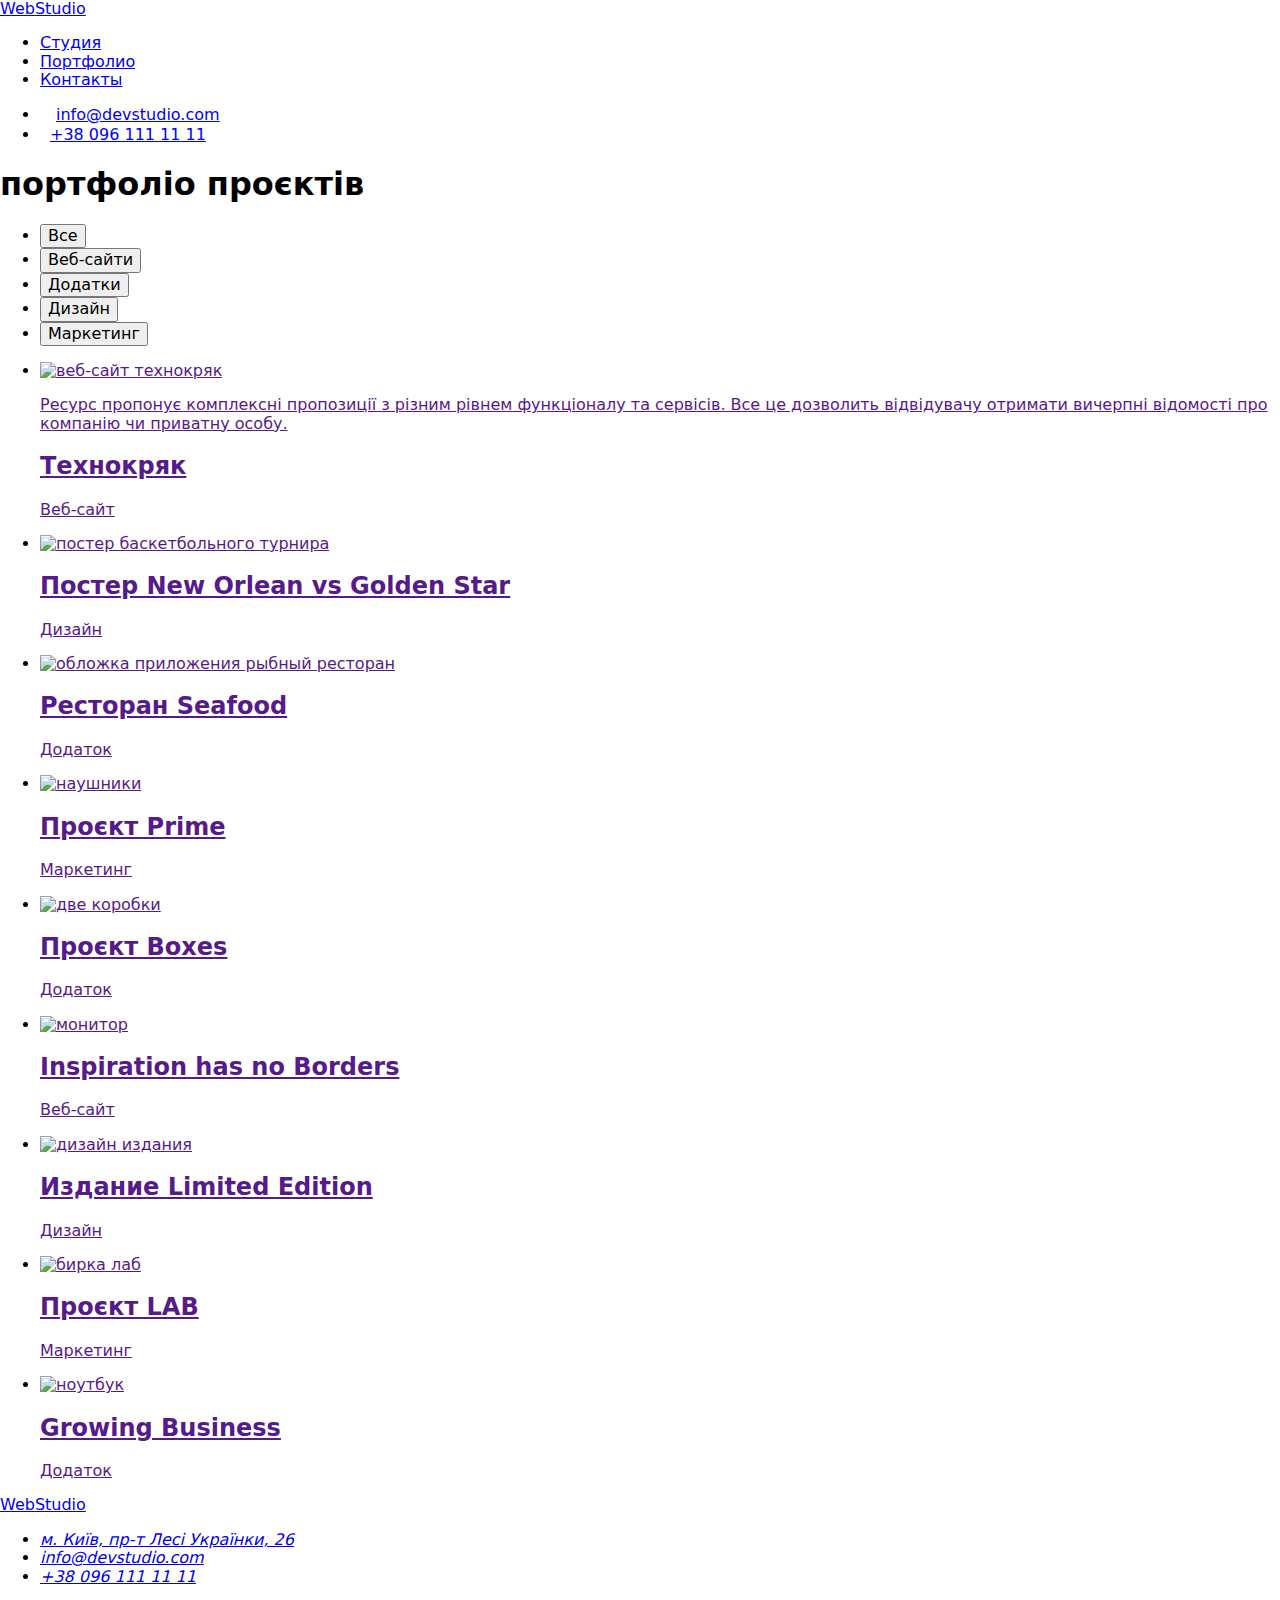
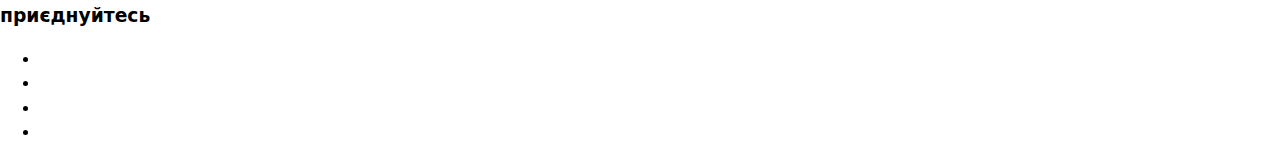
==== portfolio.html @ 365193d2 "Create portfolio.html" ====
<!DOCTYPE html>
<html lang="ru">
  <head>
    <meta charset="UTF-8" />
    <meta http-equiv="X-UA-Compatible" content="IE=edge" />
    <meta name="viewport" content="width=device-width, initial-scale=1.0" />
    <title>WebStudio</title>
    <link rel="preconnect" href="https://fonts.googleapis.com" />
    <link rel="preconnect" href="https://fonts.gstatic.com" crossorigin />
    <link
      href="https://fonts.googleapis.com/css2?family=Raleway:wght@700&family=Roboto:wght@400;500;700;900&display=swap"
      rel="stylesheet"
    />
    <link
      rel="stylesheet"
      href="https://cdnjs.cloudflare.com/ajax/libs/modern-normalize/1.1.0/modern-normalize.min.css"
    />
    <link rel="stylesheet" href="./css/styles.css" />
  </head>
  <body>
    <!-- HEADER -->
    <header class="header">
      <div class="container header-container">
        <a class="logo" href="./index.html">Web<span class="logo-acent">Studio</span></a>
        <nav class="site-nav">
          <ul class="site-nav-list list">
            <li class="list-item"><a class="link" href="./index.html">Студия</a></li>
            <li class="list-item"><a class="link current" href="./portfolio.html">Портфолио</a></li>
            <li class="list-item"><a class="link" href="/">Контакты</a></li>
          </ul>
        </nav>
        <ul class="contact-list list">
          <li class="list-item">
            <a class="link" href="mailto:info@devstudio.com">
              <svg class="contact-icon" width="16" height="12"><use href="./image/icons.svg#icon-envelope"></use></svg>info@devstudio.com</a>
          </li>
          <li class="list-item">
            <a class="link" href="tel:+38-096-111-11-11">
              <svg class="contact-icon" width="10" height="16"><use href="./image/icons.svg#icon-smartphone"></use></svg>+38 096 111 11 11</a>
          </li>
        </ul>
      </div>
    </header>
    <main>
    <!-- MAIN section  -->
      <section class="main">
        <div class="container">
          <h1 class="visually-hidden">портфоліо проєктів</h1>
          <ul class="filter-list list">
            <li><button class="filter-btn" type="button">Все</button></li>
            <li><button class="filter-btn" type="button">Веб-сайти</button></li>
            <li><button class="filter-btn" type="button">Додатки</button></li>
            <li><button class="filter-btn" type="button">Дизайн</button></li>
            <li><button class="filter-btn" type="button">Маркетинг</button></li>
          </ul>
    <!-- Portfolio cards -->
          <ul class="portfolio-list card list">
            <li class="portfolio-item">
              <a class="portfolio-link" href=""> 
                <div class=img-wrap> <img src="./image/portfolio/img-1.jpg" alt="веб-сайт технокряк" width="370" />
                  <div class="portf-overlay">
                    <p class="portf-overlay-dsc">Ресурс пропонує комплексні пропозиції з різним рівнем функціоналу та сервісів. Все це дозволить відвідувачу отримати
                    вичерпні відомості про компанію чи приватну особу.</p>
                  </div> </div>
                <div class="portf-wrap">
                  <h2 class="section-title">Технокряк</h2>
                  <p class="portf-dsc">Веб-сайт</p>
                </div>
              </a>
            </li>
            <li class="portfolio-item">
              <a class="portfolio-link" href=""
                > <div class=img-wrap> <img src="./image/portfolio/img-2.jpg" alt="постер баскетбольного турнира" width="370" />
                  <div class="portf-overlay">
                  <p class="portf-overlay-dsc"></p>
                </div> </div>
                <div class="portf-wrap">
                  <h2 class="section-title">Постер New Orlean vs Golden Star</h2>
                  <p class="portf-dsc">Дизайн</p>
                </div>
              </a>
            </li>
            <li class="portfolio-item">
              <a class="portfolio-link" href=""
                > <div class=img-wrap> <img src="./image/portfolio/img-3.jpg" alt="обложка приложения рыбный ресторан" width="370" /> <div class="portf-overlay">
                  <p class="portf-overlay-dsc"></p>
                </div></div>
                <div class="portf-wrap">
                  <h2 class="section-title">Ресторан Seafood</h2>
                  <p class="portf-dsc">Додаток</p>
                </div>
              </a>
            </li>
            <li class="portfolio-item">
              <a class="portfolio-link" href=""
                > <div class=img-wrap> <img src="./image/portfolio/img-4.jpg" alt="наушники" width="370" /> <div class="portf-overlay">
                  <p class="portf-overlay-dsc"></p>
                </div></div>
                <div class="portf-wrap">
                  <h2 class="section-title">Проєкт Prime</h2>
                  <p class="portf-dsc">Маркетинг</p>
                </div>
              </a>
            </li>
            <li class="portfolio-item">
              <a class="portfolio-link" href=""
                > <div class=img-wrap> <img src="./image/portfolio/img-5.jpg" alt="две коробки" width="370" /> <div class="portf-overlay">
                  <p class="portf-overlay-dsc"></p>
                </div></div>
                <div class="portf-wrap">
                  <h2 class="section-title">Проєкт Boxes</h2>
                  <p class="portf-dsc">Додаток</p>
                </div>
              </a>
            </li>
            <li class="portfolio-item">
              <a class="portfolio-link" href=""
                > <div class=img-wrap> <img src="./image/portfolio/img-6.jpg" alt="монитор" width="370" /> <div class="portf-overlay">
                  <p class="portf-overlay-dsc"></p>
                </div></div>
                <div class="portf-wrap">
                  <h2 class="section-title" lang="en">Inspiration has no Borders</h2>
                  <p class="portf-dsc">Веб-сайт</p>
                </div>
              </a>
            </li>
            <li class="portfolio-item">
              <a class="portfolio-link" href=""
                > <div class=img-wrap> <img src="./image/portfolio/img-7.jpg" alt="дизайн издания" width="370" /> <div class="portf-overlay">
                  <p class="portf-overlay-dsc"></p>
                </div></div>
                <div class="portf-wrap">
                  <h2 class="section-title">Издание Limited Edition</h2>
                  <p class="portf-dsc">Дизайн</p>
                </div>
              </a>
            </li>
            <li class="portfolio-item">
              <a class="portfolio-link" href=""
                > <div class=img-wrap> <img src="./image/portfolio/img-8.jpg" alt="бирка лаб" width="370" /> <div class="portf-overlay">
                  <p class="portf-overlay-dsc"></p>
                </div></div>
                <div class="portf-wrap">
                  <h2 class="section-title">Проєкт LAB</h2>
                  <p class="portf-dsc">Маркетинг</p>
                </div>
              </a>
            </li>
            <li class="portfolio-item">
              <a class="portfolio-link" href=""
                > <div class=img-wrap> <img src="./image/portfolio/img-9.jpg" alt="ноутбук" width="370" /> <div class="portf-overlay">
                  <p class="portf-overlay-dsc"></p>
                </div> </div>
                <div class="portf-wrap">
                  <h2 class="section-title" lang="en">Growing Business</h2>
                  <p class="portf-dsc">Додаток</p>
                </div>
              </a>
            </li>
          </ul>
        </div>
      </section>
    </main>
    <!-- Footer section -->
   <footer class="footer">
      <div class="container footer-container">
        <div class="address-content">
        <a class="logo" href="./index.html">Web<span class="logo-acent">Studio</span></a>
        <address class="address">
          <ul class="address-list list">
            <li class="addres-item">
              <a
                class="address-link white"
                target="_blank"
                href="https://goo.gl/maps/YeNabfr8arw7dKwr5"
                rel="noopener noreferrer"
              >
                м. Київ, пр-т Лесі Українки, 26</a
              >
            </li>
            <li class="addres-item">
              <a class="address-link" href="mailto:info@devstudio.com">info@devstudio.com</a>
            </li>
            <li class="addres-item">
              <a class="address-link" href="tel:+38-096-111-11-11">+38 096 111 11 11</a>
            </li>
          </ul>
          </div>
        </address>
        <div class="contact">
          <h3 class="title">приєднуйтесь</h3>
          <ul class="social list">
            <li>
              <a class="social-link" href="" href="" target="_blank" rel="noopener noreferrer">
                <svg class="social-icon" width="20" height="20"><use href="./image/icons.svg#icon-instagram"></use></svg></a>
            </li>
            <li>
              <a class="social-link" href="" href="" target="_blank" rel="noopener noreferrer">
                <svg class="social-icon" width="20" height="20"><use href="./image/icons.svg#icon-twitter"></use></svg></a>
            </li>
            <li>
              <a class="social-link" href="" href="" target="_blank" rel="noopener noreferrer">
                <svg class="social-icon" width="20" height="20"><use href="./image/icons.svg#icon-facebook"></use></svg></a>
            </li>
            <li>
              <a class="social-link" href="" href="" target="_blank" rel="noopener noreferrer">
                <svg class="social-icon" width="20" height="20"><use href="./image/icons.svg#icon-linkedin"></use></svg></a>
            </li>
          </ul>
        </div>
      </div>
    </footer>
  </body>
</html>
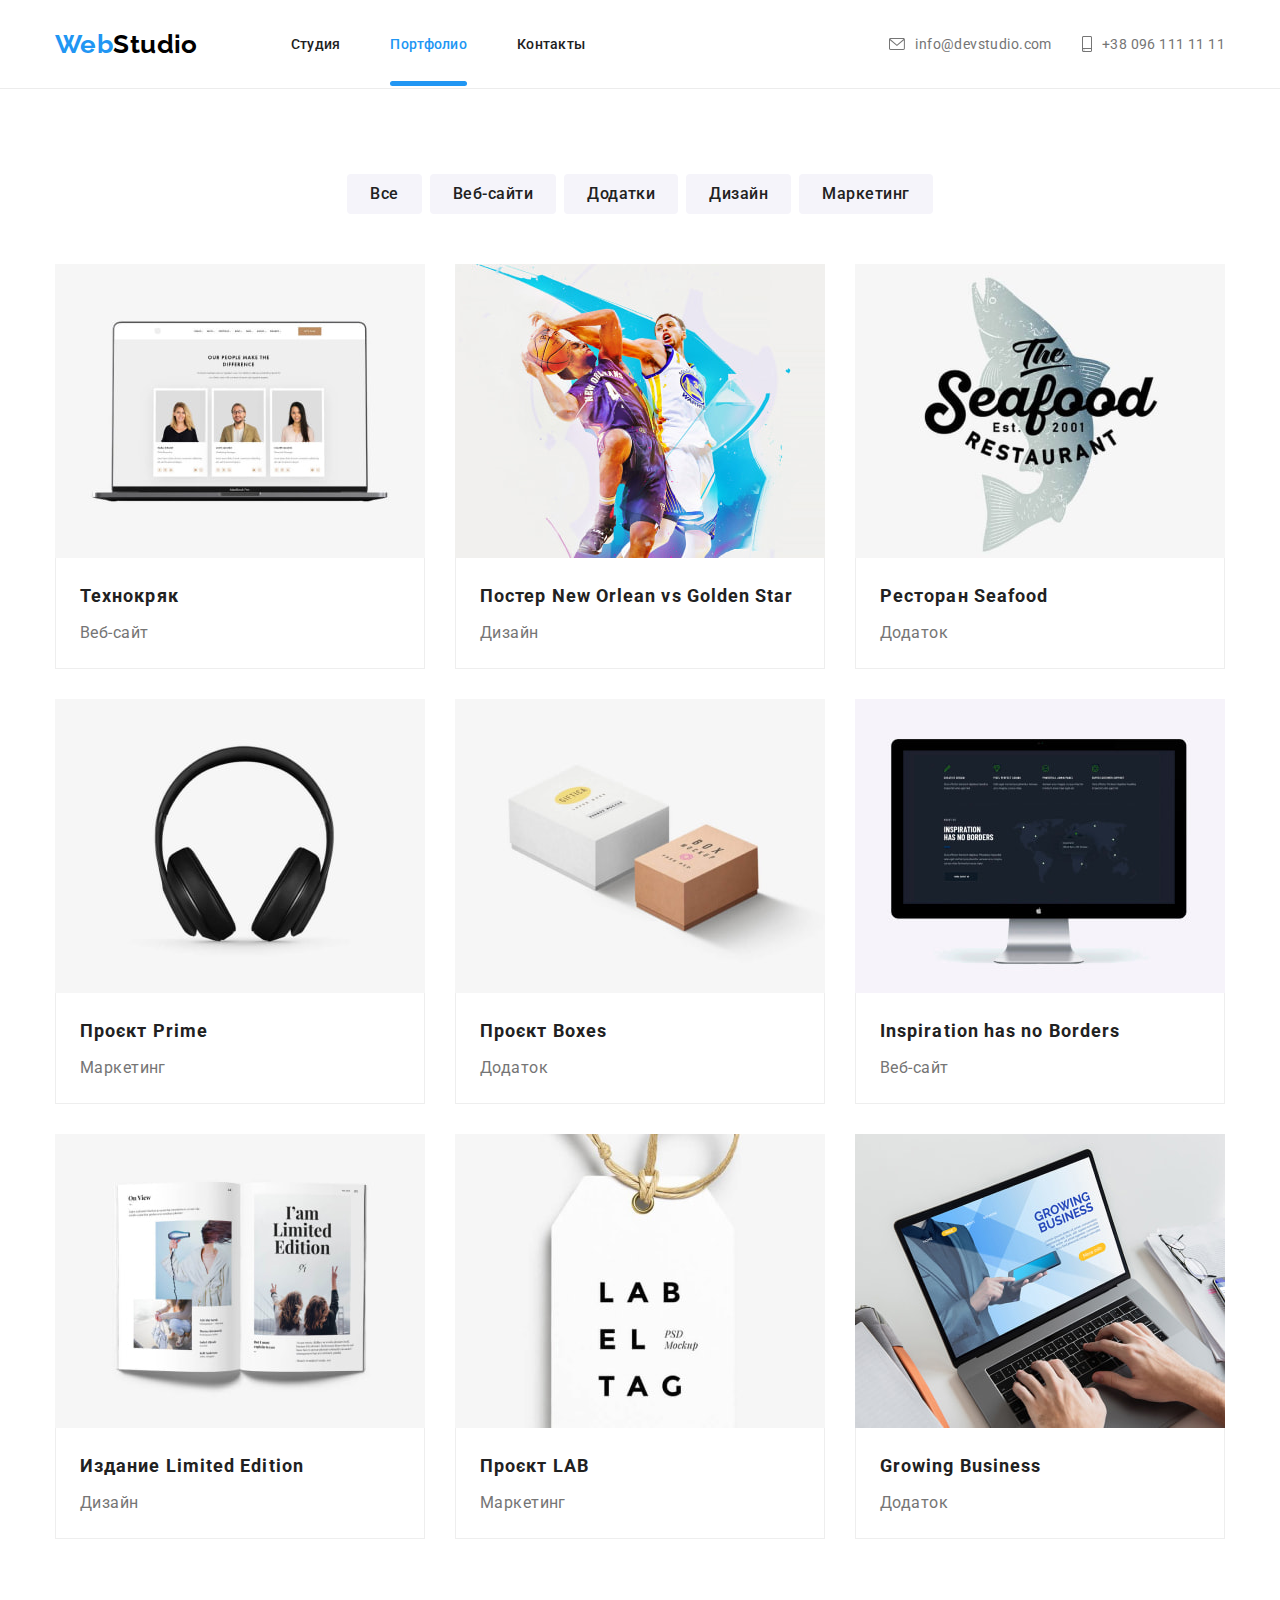
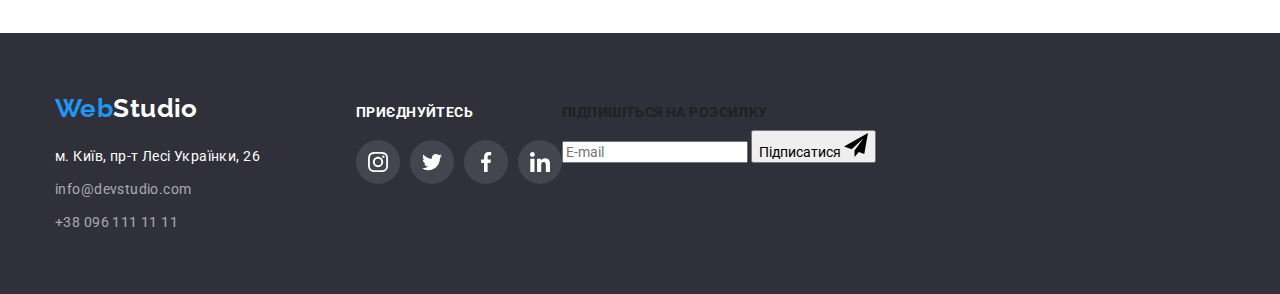
==== commit 73f11064: "Update portfolio.html" ====
--- a/portfolio.html
+++ b/portfolio.html
@@ -208,6 +208,15 @@
             </li>
           </ul>
         </div>
+        <div class="subscribe">
+          <h3 class="title">Підпишіться на розсилку</h3>
+          <input class="subscribe-input" type="email" placeholder="E-mail">
+          <button class="subscribe-btn" type="submit">Підписатися
+            <svg class="subscribe-icon" width="24" height="24">
+              <use href="./image/icons.svg#icon-icon-send"></use>
+            </svg>
+          </button>
+        </div>
       </div>
     </footer>
   </body>
--- a/css/styles.css
+++ b/css/styles.css
@@ -0,0 +1,556 @@
+:root {
+  /* text color */
+  --text-color-title: #212121;
+  --text-color: #757575;
+  --acent: #2196f3;
+  --black-acent: #000000;
+  --adress-color: #ffffff99;
+  --white: #ffffff;
+  /* background color */
+  --backg-dark: #2f303a;
+  --backg-grey: #f5f4fa;
+  --backg-hero: #c4c4c4;
+  /* font style */
+  --main-font: 'Roboto', sans-serif;
+  --secnd-font: 'Raleway', sans-serif;
+  /* other */
+  --indent: 30px;
+  --time: 250ms cubic-bezier(0.4, 0, 0.2, 1);
+}
+/* reset style */
+h1,
+h2,
+h3,
+h4,
+h5,
+h6,
+p {
+  margin: 0;
+}
+.list {
+  margin: 0;
+  padding: 0;
+  list-style: none;
+}
+a {
+  text-decoration: none;
+  color: currentColor;
+}
+img {
+  display: block;
+}
+/* base style */
+.container {
+  width: 1200px;
+  margin-left: auto;
+  margin-right: auto;
+  padding-left: 15px;
+  padding-right: 15px;
+}
+body {
+  padding-top: 80px;
+  color: var(--text-color);
+  font-family: var(--main-font);
+  font-weight: 400;
+  font-size: 14px;
+  line-height: calc(24 / 14);
+  letter-spacing: 0.03em;
+}
+.no-scroll {
+  overflow: hidden;
+}
+.section-title,
+.title {
+  color: var(--text-color-title);
+}
+/* cards set */
+
+.card {
+  display: flex;
+  gap: var(--indent);
+  flex-wrap: wrap;
+}
+
+/* header style */
+.header {
+  position: fixed;
+  top: 0;
+  left: 0;
+  width: 100%;
+  z-index: 1000;
+  background-color: var(--white);
+  border-bottom: 1px solid #ececec;
+}
+.header-container {
+  display: flex;
+  align-items: center;
+}
+.logo {
+  margin-right: 93px;
+  font-family: 'Raleway';
+  font-style: normal;
+  font-weight: 700;
+  font-size: 26px;
+  line-height: calc(31 / 26);
+  color: var(--acent);
+}
+
+.logo span {
+  color: var(--black-acent);
+}
+
+.site-nav-list {
+  display: flex;
+  gap: 50px;
+  font-weight: 500;
+  font-size: 14px;
+  line-height: calc(16 / 14);
+  letter-spacing: 0.02em;
+  color: var(--text-color-title);
+}
+.contact-list {
+  display: flex;
+  align-items: center;
+  margin-left: auto;
+  gap: 30px;
+}
+
+.site-nav .link,
+.contact-list .link {
+  display: inline-flex;
+  align-items: center;
+  padding: 32px 0;
+  transition: color var(--time);
+}
+.contact-list .link:hover,
+.contact-list .link:focus,
+.site-nav .link:hover,
+.site-nav .link:focus {
+  color: var(--acent);
+}
+.site-nav .link.current {
+  position: relative;
+  color: var(--acent);
+}
+.link.current:after {
+  content: '';
+  position: absolute;
+  bottom: -2px;
+  left: 0;
+  display: block;
+  width: 100%;
+  height: 5px;
+  border-radius: 3px;
+  background-color: var(--acent);
+}
+.contact-icon {
+  fill: currentColor;
+  margin-right: 10px;
+}
+
+/* hero style */
+.hero {
+  max-width: 1600px;
+  margin-left: auto;
+  margin-right: auto;
+  padding-top: 200px;
+  padding-bottom: 200px;
+  text-align: center;
+  background-color: var(--backg-hero);
+  background-image: linear-gradient(to right, rgba(47, 48, 58, 0.4), transparent), url(../image/Imghero.jpg);
+  background-position: center;
+  background-repeat: no-repeat;
+}
+.hero-title {
+  max-width: 695px;
+  margin: 0 auto;
+  margin-bottom: 30px;
+  font-weight: 900;
+  font-size: 44px;
+  line-height: calc(60 / 44);
+  letter-spacing: 0.06em;
+  text-transform: uppercase;
+  color: var(--white);
+}
+.hero-btn {
+  min-width: 200px;
+  min-height: 50px;
+  padding: 10px 32px;
+  border: 1px solid transparent;
+  border-radius: 4px;
+  font-family: inherit;
+  font-weight: 700;
+  font-size: 16px;
+  line-height: calc(30 / 16);
+  letter-spacing: 0.06em;
+  color: var(--white);
+  background-color: var(--acent);
+  cursor: pointer;
+  box-shadow: 0px 4px 4px rgba(0, 0, 0, 0.15);
+  transition: color var(--time), background-color var(--time);
+}
+/* .hero-btn:hover,
+.hero-btn:focus {
+  color: var(--acent);
+  background-color: var(--white);
+} */
+
+/* competence section style */
+.competence {
+  padding-top: 94px;
+  padding-bottom: 94px;
+}
+.visually-hidden {
+  position: absolute;
+  width: 1px;
+  height: 1px;
+  margin: -1px;
+  border: 0;
+  padding: 0;
+
+  white-space: nowrap;
+  clip-path: inset(100%);
+  clip: rect(0 0 0 0);
+  overflow: hidden;
+}
+.title {
+  margin-bottom: 10px;
+  font-weight: 700;
+  font-size: 14px;
+  line-height: calc(16 / 14);
+  text-transform: uppercase;
+}
+.work {
+  padding-bottom: 94px;
+}
+.section-title {
+  text-align: center;
+  margin-bottom: 50px;
+  font-weight: 700;
+  font-size: 36px;
+  line-height: calc(42 / 36);
+}
+.competence-list {
+  flex-wrap: nowrap;
+  padding-bottom: 0;
+}
+.competence-item {
+  flex-basis: calc((100% - var(--indent) * 3) / 4);
+}
+.box {
+  display: flex;
+  align-items: center;
+  justify-content: center;
+  width: 270px;
+  height: 120px;
+  margin-bottom: 30px;
+  background-color: var(--backg-grey);
+  border-radius: 4px;
+}
+.competence-icon {
+  width: 70px;
+  height: 70px;
+}
+
+.work-item {
+  position: relative;
+  flex-basis: calc((100% - var(--indent) * 2) / 3);
+}
+.work-item-overlay {
+  position: absolute;
+  bottom: 0;
+  width: 370px;
+  height: 70px;
+  background-color: rgba(47, 48, 58, 0.8);
+}
+.work-item-dsc {
+  padding: 27px;
+  font-weight: 700;
+  font-size: 14px;
+  line-height: calc(16 / 14);
+  text-align: center;
+  letter-spacing: 0.03em;
+  text-transform: uppercase;
+  color: var(--white);
+}
+
+/* team style */
+.team {
+  padding-top: 94px;
+  padding-bottom: 94px;
+}
+.team-dsc {
+  margin-bottom: 16px;
+}
+.social {
+  display: flex;
+  align-items: center;
+  justify-content: center;
+  gap: 10px;
+}
+.social-link {
+  display: flex;
+  align-items: center;
+  justify-content: center;
+  width: 44px;
+  height: 44px;
+  border-radius: 50%;
+  color: #afb1b8;
+  transition: color var(--time), background-color var(--time);
+}
+.social-link:hover,
+.social-link:focus {
+  color: var(--white);
+  background-color: var(--acent);
+}
+.social-icon {
+  fill: currentColor;
+}
+.wrap {
+  padding-top: 30px;
+  padding-bottom: 30px;
+  padding-left: 5px;
+  padding-right: 5px;
+  text-align: center;
+  box-shadow: 0px 1px 3px rgba(0, 0, 0, 0.12), 0px 1px 1px rgba(0, 0, 0, 0.14), 0px 2px 1px rgba(0, 0, 0, 0.2);
+  border-radius: 0px 0px 4px 4px;
+}
+.wrap h3 {
+  text-transform: capitalize;
+}
+.team {
+  background-color: var(--backg-grey);
+}
+.team-item {
+  flex-basis: calc((100% - var(--indent) * 3) / 4);
+  line-height: calc(19 / 16);
+  background-color: var(--white);
+}
+/* client style */
+.client {
+  padding-top: 94px;
+  padding-bottom: 94px;
+}
+.client-list {
+  display: flex;
+  gap: var(--indent);
+}
+.client-link {
+  display: flex;
+  align-items: center;
+  justify-content: center;
+  width: 170px;
+  height: 92px;
+  border: 1px solid #afb1b8;
+  border-radius: 4px;
+  color: #afb1b8;
+  transition: color var(--time), border-color var(--time);
+}
+.client-link:hover,
+.client-link:focus {
+  color: var(--acent);
+  border-color: var(--acent);
+}
+.client-icon {
+  fill: currentColor;
+  width: 106px;
+  height: 60px;
+}
+/* footer style */
+.footer {
+  padding-top: 60px;
+  padding-bottom: 60px;
+  background-color: var(--backg-dark);
+}
+.footer-container {
+  display: flex;
+  align-items: baseline;
+}
+.address-content {
+  margin-right: 70px;
+}
+.address-content .logo {
+  display: inline-block;
+  margin-right: 0;
+  margin-bottom: 20px;
+}
+
+.footer span {
+  color: var(--white);
+}
+.address-list {
+  width: 231px;
+}
+.addres-item:not(:last-child) {
+  margin-bottom: 9px;
+}
+
+.address-link {
+  font-style: normal;
+  color: var(--adress-color);
+  transition: color var(--time);
+}
+.address-list .white {
+  color: var(--white);
+}
+.address-link:hover,
+.address-link:focus {
+  color: var(--acent);
+}
+
+.contact .title {
+  margin-bottom: 20px;
+  color: var(--white);
+}
+.contact .social-link {
+  color: var(--white);
+  background-color: rgba(255, 255, 255, 0.1);
+  transition: background-color var(--time);
+}
+.contact .social-link:hover,
+.contact .social-link:focus {
+  background-color: var(--acent);
+}
+
+/* style portfolio page*/
+.main {
+  padding-top: 94px;
+  padding-bottom: 94px;
+}
+.filter-list {
+  display: flex;
+  margin-bottom: 50px;
+  justify-content: center;
+  gap: 8px;
+}
+.filter-btn {
+  padding: 6px 22px;
+  border-radius: 4px;
+  border: 1px solid transparent;
+  font-family: inherit;
+  font-weight: 500;
+  font-size: 16px;
+  line-height: calc(26 / 16);
+  letter-spacing: 0.03em;
+  color: var(--text-color-title);
+  background-color: var(--backg-grey);
+  cursor: pointer;
+  transition: color var(--time), box-shadow var(--time), background-color var(--time);
+}
+.filter-btn:hover,
+.filter-btn:focus {
+  color: var(--white);
+  background-color: var(--acent);
+  box-shadow: 0px 1px 1px rgba(0, 0, 0, 0.12), 0px 4px 4px rgba(0, 0, 0, 0.06), 1px 4px 6px rgba(0, 0, 0, 0.16);
+}
+/* style portfolio card */
+.portfolio-item {
+  flex-basis: calc((100% - var(--indent) * 2) / 3);
+}
+.portfolio-item .section-title {
+  font-weight: 700;
+  font-size: 18px;
+  line-height: calc(36 / 18);
+  letter-spacing: 0.06em;
+}
+.portf-dsc {
+  font-size: 16px;
+  line-height: calc(30 / 16);
+}
+.portf-overlay {
+  position: absolute;
+  top: 0;
+  left: 0;
+  transform: translateY(100%);
+  width: 100%;
+  height: 100%;
+  background-color: rgba(33, 150, 243, 0.9);
+  transition: transform var(--time);
+}
+.portfolio-link:hover .portf-overlay {
+  transform: translateY(0);
+}
+.portf-overlay-dsc {
+  padding: 63px 24px;
+  font-weight: 400;
+  font-size: 18px;
+  line-height: calc(28 / 18);
+  letter-spacing: 0.03em;
+  color: var(--white);
+  text-align: center;
+  user-select: none;
+}
+.img-wrap {
+  position: relative;
+  overflow: hidden;
+}
+
+.portf-wrap {
+  padding-top: 20px;
+  padding-bottom: 20px;
+  padding-left: 24px;
+  padding-right: 24px;
+  text-align: start;
+  border: 1px solid #eeeeee;
+  border-top: none;
+}
+.portf-wrap .section-title {
+  padding-top: 0;
+  margin-bottom: 4px;
+  text-align: left;
+}
+
+.portfolio-link {
+  display: inline-block;
+  transition: box-shadow var(--time);
+}
+.portfolio-link:hover,
+.portfolio-link:focus {
+  box-shadow: 0px 1px 1px rgba(0, 0, 0, 0.12), 0px 4px 4px rgba(0, 0, 0, 0.06), 1px 4px 6px rgba(0, 0, 0, 0.16);
+}
+/* Modal window */
+.backdrop {
+  position: fixed;
+  top: 0;
+  left: 0;
+  width: 100%;
+  height: 100%;
+  background-color: rgba(0, 0, 0, 0.2);
+  transition: opacity 400ms ease-out, visibility 600ms ease-out;
+}
+.backdrop.is-hidden {
+  opacity: 0;
+  visibility: hidden;
+  pointer-events: none;
+}
+.modal {
+  position: absolute;
+  top: 50%;
+  left: 50%;
+  transform: translate(-50%, -50%);
+  width: 528px;
+  height: 581px;
+  border-radius: 4px;
+  background-color: var(--white);
+  opacity: 1;
+  transition: transform 400ms ease-in 200ms, opacity 400ms ease-in 200ms;
+}
+.backdrop.is-hidden .modal {
+  opacity: 0;
+  transform: translate(-50%, -50%) scale(0.3);
+}
+.modal-btn {
+  position: absolute;
+  top: 8px;
+  right: 8px;
+  display: flex;
+  align-items: center;
+  justify-content: center;
+  width: 30px;
+  height: 30px;
+  padding: 0;
+  border-radius: 50%;
+  border: 1px solid var(--backg-hero);
+  background-color: transparent;
+  cursor: pointer;
+}
